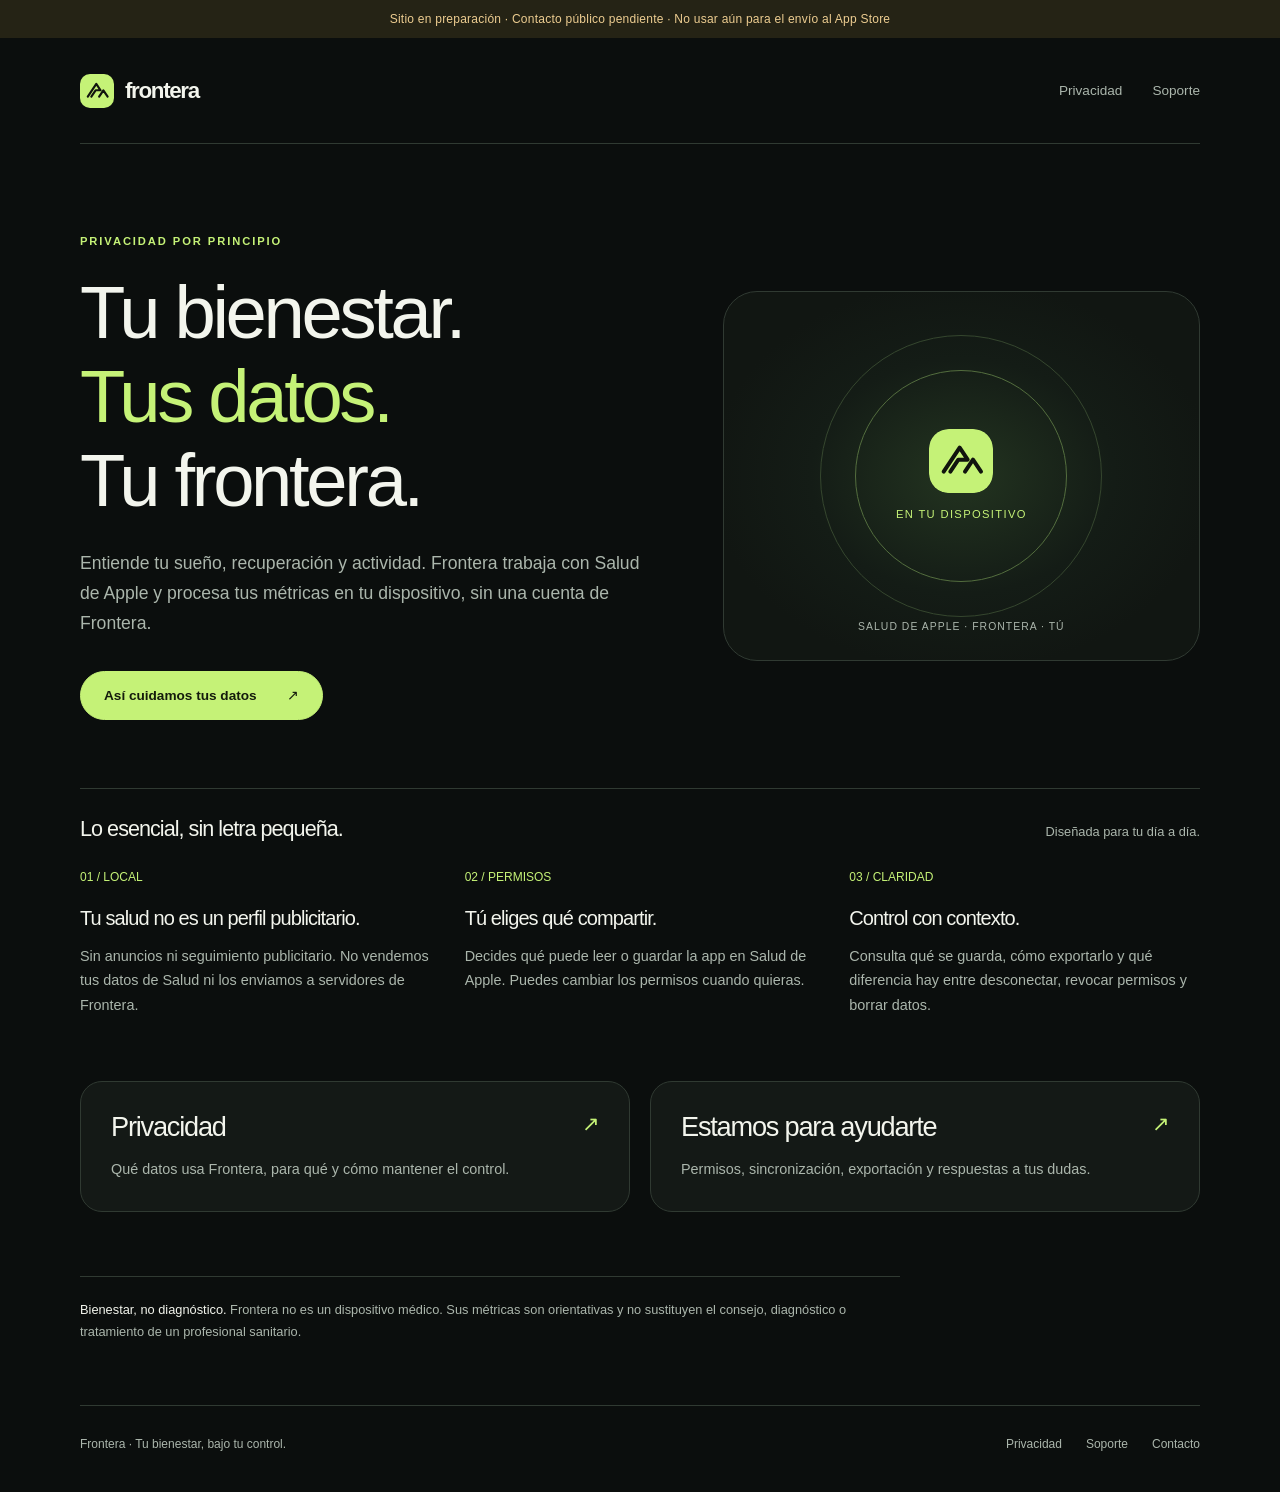
==== index.html @ 47cd3426 "Publish public website preview from source 1395441 Co-Authored-By: Alejandro Muñoz <amdelamorena@gma" ====
<!doctype html>
<html lang="es">
<head>
  <meta charset="utf-8">
  <meta name="viewport" content="width=device-width, initial-scale=1">
  <meta name="description" content="Privacidad y soporte de Frontera: una app de bienestar local que usa Salud de Apple, con tus permisos y bajo tu control.">
  <meta name="color-scheme" content="dark light">
  <meta http-equiv="Content-Security-Policy" content="default-src 'none'; style-src 'self'; img-src 'self'; base-uri 'none'; form-action 'none'">
  <title>Frontera · Tu bienestar, bajo tu control</title>
  <link rel="icon" href="assets/frontera.svg" type="image/svg+xml">
  <link rel="stylesheet" href="assets/styles.css">
</head>
<body>
  <a class="skip" href="#contenido">Saltar al contenido</a>
  <p class="review-banner" data-release-blocker>Sitio en preparación · Contacto público pendiente · No usar aún para el envío al App Store</p>
  <header class="site-header wrap">
    <a class="brand" href="./" aria-label="Frontera, inicio"><img src="assets/frontera.svg" alt="" width="34" height="34">frontera</a>
    <nav aria-label="Principal"><a href="privacy/">Privacidad</a><a href="support/">Soporte</a></nav>
  </header>
  <main id="contenido" class="wrap">
    <section class="hero" aria-labelledby="hero-title">
      <div>
        <p class="eyebrow">Privacidad por principio</p>
        <h1 id="hero-title">Tu bienestar.<br><span>Tus datos.</span><br>Tu frontera.</h1>
        <p class="lede">Entiende tu sueño, recuperación y actividad. Frontera trabaja con Salud de Apple y procesa tus métricas en tu dispositivo, sin una cuenta de Frontera.</p>
        <a class="button" href="privacy/">Así cuidamos tus datos <span aria-hidden="true">↗</span></a>
      </div>
      <div class="orbit-card" aria-hidden="true">
        <div class="orbit-center"><img src="assets/frontera.svg" alt="" width="64" height="64"><span>En tu dispositivo</span></div>
        <span class="orbit-label">Salud de Apple · Frontera · Tú</span>
      </div>
    </section>
    <section aria-labelledby="principles-title">
      <div class="section-top"><h2 id="principles-title">Lo esencial, sin letra pequeña.</h2><p>Diseñada para tu día a día.</p></div>
      <div class="principles">
        <div><span class="number">01 / LOCAL</span><h3>Tu salud no es un perfil publicitario.</h3><p>Sin anuncios ni seguimiento publicitario. No vendemos tus datos de Salud ni los enviamos a servidores de Frontera.</p></div>
        <div><span class="number">02 / PERMISOS</span><h3>Tú eliges qué compartir.</h3><p>Decides qué puede leer o guardar la app en Salud de Apple. Puedes cambiar los permisos cuando quieras.</p></div>
        <div><span class="number">03 / CLARIDAD</span><h3>Control con contexto.</h3><p>Consulta qué se guarda, cómo exportarlo y qué diferencia hay entre desconectar, revocar permisos y borrar datos.</p></div>
      </div>
    </section>
    <div class="resources">
      <a class="resource-card" href="privacy/"><h2>Privacidad <span aria-hidden="true">↗</span></h2><p>Qué datos usa Frontera, para qué y cómo mantener el control.</p></a>
      <a class="resource-card" href="support/"><h2>Estamos para ayudarte <span aria-hidden="true">↗</span></h2><p>Permisos, sincronización, exportación y respuestas a tus dudas.</p></a>
    </div>
    <p class="medical-note"><strong>Bienestar, no diagnóstico.</strong> Frontera no es un dispositivo médico. Sus métricas son orientativas y no sustituyen el consejo, diagnóstico o tratamiento de un profesional sanitario.</p>
  </main>
  <footer class="site-footer wrap"><span>Frontera · Tu bienestar, bajo tu control.</span><nav aria-label="Pie de página"><a href="privacy/">Privacidad</a><a href="support/">Soporte</a><a href="support/#contacto">Contacto</a></nav></footer>
</body>
</html>
---- assets/styles.css ----
:root {
  color-scheme: dark;
  --canvas: #0b0e0d;
  --surface: #141916;
  --line: #303a32;
  --text: #f3f5ed;
  --muted: #abb6ac;
  --accent: #c5f277;
  --warning: #edcd91;
  --radius: 22px;
  font-family: -apple-system, BlinkMacSystemFont, "Segoe UI", sans-serif;
  background: var(--canvas);
  color: var(--text);
  font-synthesis: none;
}
* { box-sizing: border-box; }
body { margin: 0; line-height: 1.7; -webkit-font-smoothing: antialiased; }
a { color: inherit; text-underline-offset: 5px; }
a:hover { color: var(--accent); }
a:focus-visible, summary:focus-visible { outline: 3px solid var(--accent); outline-offset: 6px; border-radius: 3px; }
::selection { background: var(--accent); color: var(--canvas); }
.wrap { width: min(1120px, calc(100% - 64px)); margin-inline: auto; }
.skip { position: absolute; top: -100px; left: 24px; z-index: 5; padding: 10px 20px; background: var(--accent); color: var(--canvas); }
.skip:focus { top: 12px; }
.review-banner { margin: 0; padding: 9px 24px; text-align: center; background: #252315; color: var(--warning); font-size: .75rem; letter-spacing: .02em; }
.site-header { display: flex; align-items: center; justify-content: space-between; gap: 24px; min-height: 106px; border-bottom: 1px solid var(--line); }
.brand { display: inline-flex; align-items: center; gap: 11px; font-size: 1.4rem; font-weight: 650; letter-spacing: -.06em; text-decoration: none; }
.brand img { width: 34px; height: 34px; }
.site-header nav { display: flex; gap: 30px; font-size: .85rem; }
.site-header nav a { text-decoration: none; color: var(--muted); padding-block: 10px; }
.site-header nav a[aria-current="page"] { color: var(--text); border-bottom: 2px solid var(--accent); }
.eyebrow { color: var(--accent); font-size: .7rem; text-transform: uppercase; letter-spacing: .17em; font-weight: 600; margin: 0 0 20px; }
h1, h2, h3, p { margin-top: 0; }
h1, h2, h3 { line-height: 1.13; font-weight: 500; letter-spacing: -.045em; text-wrap: balance; }
h1 { font-size: clamp(2.7rem, 5.8vw, 5rem); margin-bottom: 26px; }
h2 { font-size: 1.9rem; margin-bottom: 22px; }
h3 { font-size: 1.25rem; margin-bottom: 14px; }
p { margin-bottom: 20px; }
.muted, .lede { color: var(--muted); }
.lede { font-size: 1.1rem; max-width: 580px; }
.hero { padding-block: 88px 68px; display: grid; grid-template-columns: 1.2fr 1fr; gap: 70px; align-items: center; }
.hero h1 span { color: var(--accent); }
.hero .lede { margin-bottom: 32px; }
.button { display: inline-flex; gap: 30px; justify-content: space-between; align-items: center; border: 1px solid var(--accent); border-radius: 100px; background: var(--accent); padding: 12px 23px; color: #141b0c; text-decoration: none; font-size: .85rem; font-weight: 650; }
.button:hover { color: #141b0c; background: #d7ffa0; }
.orbit-card { position: relative; display: grid; place-items: center; min-height: 370px; border: 1px solid var(--line); border-radius: 34px; background: radial-gradient(ellipse at center, #233420 0, #141c16 45%, #111612 75%); overflow: hidden; }
.orbit-card::before, .orbit-card::after { content: ""; position: absolute; width: 280px; height: 280px; border: 1px solid #35462e; border-radius: 50%; }
.orbit-card::after { width: 210px; height: 210px; border-color: #536d3e; }
.orbit-center { display: grid; place-items: center; gap: 12px; z-index: 1; }
.orbit-center img { width: 64px; height: 64px; border-radius: 20px; }
.orbit-center span { font-size: .7rem; letter-spacing: .12em; color: var(--accent); text-transform: uppercase; }
.orbit-label { position: absolute; bottom: 24px; font-size: .65rem; letter-spacing: .1em; color: var(--muted); text-transform: uppercase; }
.section-top { display: flex; align-items: baseline; justify-content: space-between; gap: 24px; border-top: 1px solid var(--line); padding-top: 28px; margin-bottom: 24px; }
.section-top h2 { font-size: 1.35rem; margin: 0; }
.section-top p { font-size: .8rem; color: var(--muted); margin: 0; }
.principles { display: grid; grid-template-columns: repeat(3, 1fr); gap: 34px; padding-bottom: 64px; }
.number { display: block; color: var(--accent); font-size: .75rem; font-variant-numeric: tabular-nums; margin-bottom: 20px; }
.principles p, .resource-card p { color: var(--muted); font-size: .9rem; margin-bottom: 0; }
.resources { display: grid; grid-template-columns: 1fr 1fr; gap: 20px; margin-bottom: 64px; }
.resource-card { border: 1px solid var(--line); border-radius: var(--radius); padding: 30px; text-decoration: none; background: var(--surface); }
.resource-card:hover { border-color: var(--accent); }
.resource-card h2 { font-size: 1.7rem; margin-bottom: 14px; display: flex; justify-content: space-between; gap: 24px; }
.resource-card h2 span { font-size: 1.3rem; color: var(--accent); }
.medical-note { padding: 22px 0; border-top: 1px solid var(--line); color: var(--muted); font-size: .8rem; max-width: 820px; }
.medical-note strong { color: var(--text); font-weight: 500; }
.site-footer { border-top: 1px solid var(--line); margin-top: 40px; padding-block: 28px 38px; display: flex; justify-content: space-between; gap: 24px; color: var(--muted); font-size: .75rem; }
.site-footer nav { display: flex; gap: 24px; }
.site-footer a { text-decoration: none; }
.page-intro { padding-block: 72px 46px; max-width: 800px; }
.page-intro h1 { font-size: clamp(2.8rem, 5vw, 4.3rem); }
.page-intro .lede { max-width: 650px; }
.meta { font-size: .75rem; color: var(--muted); margin: 26px 0 0; }
.article-layout { display: grid; grid-template-columns: 240px minmax(0, 1fr); gap: 70px; align-items: start; padding-bottom: 32px; }
.toc { position: sticky; top: 32px; border-top: 1px solid var(--line); padding-top: 22px; }
.toc p { font-size: .65rem; text-transform: uppercase; letter-spacing: .13em; color: var(--muted); }
.toc a { display: block; margin-bottom: 11px; font-size: .8rem; color: var(--muted); text-decoration: none; }
.toc a:hover { color: var(--accent); }
.article { max-width: 750px; min-width: 0; }
.article section { border-top: 1px solid var(--line); padding-top: 30px; margin-bottom: 42px; scroll-margin-top: 30px; }
.article h2 { font-size: 1.65rem; }
.article p, .article li { color: #c3ccc3; font-size: .95rem; }
.article strong { color: var(--text); font-weight: 600; }
.article ul, .article ol { padding-left: 22px; }
.article li { padding-left: 4px; margin-bottom: 11px; }
.callout { background: var(--surface); border: 1px solid var(--line); border-left: 3px solid var(--accent); border-radius: 0 16px 16px 0; padding: 22px 24px; margin-block: 24px; }
.callout p:last-child { margin: 0; }
.callout h3 { letter-spacing: -.025em; }
.placeholder { display: inline-block; color: var(--warning); overflow-wrap: anywhere; font-size: .9rem; }
.tag { display: inline-block; border: 1px solid #5a5034; border-radius: 100px; padding: 2px 9px; color: var(--warning); font-size: .65rem; margin-bottom: 12px; }
.faq { border-bottom: 1px solid var(--line); }
details { border-top: 1px solid var(--line); padding-block: 21px; }
summary { cursor: pointer; font-size: 1rem; font-weight: 500; padding-right: 12px; }
details p, details ol { margin-top: 18px; margin-bottom: 0; }
.article .faq { border-top: 0; padding-top: 0; }
.support-grid { display: grid; grid-template-columns: 1fr 1fr; gap: 20px; margin-bottom: 38px; }
.support-grid .callout { margin: 0; }
@media (max-width: 800px) {
  .hero { gap: 30px; padding-block: 60px; }
  .orbit-card { min-height: 320px; }
  .article-layout { grid-template-columns: 180px minmax(0, 1fr); gap: 32px; }
  .principles { gap: 22px; }
}
@media (max-width: 600px) {
  .wrap { width: calc(100% - 40px); }
  .review-banner { padding-inline: 18px; font-size: .65rem; }
  .site-header { min-height: 90px; gap: 16px; }
  .brand { font-size: 1.2rem; gap: 8px; }
  .brand img { width: 29px; height: 29px; }
  .site-header nav { gap: 16px; font-size: .75rem; }
  .hero { grid-template-columns: 1fr; gap: 34px; padding-block: 48px; }
  .hero h1 { font-size: 3.3rem; }
  .lede { font-size: 1rem; }
  .orbit-card { min-height: 295px; border-radius: 24px; }
  .orbit-card::before { width: 235px; height: 235px; }
  .orbit-card::after { width: 180px; height: 180px; }
  .principles { grid-template-columns: 1fr; gap: 28px; padding-bottom: 40px; }
  .number { margin-bottom: 10px; }
  .principles h3 { margin-bottom: 10px; }
  .section-top { display: block; }
  .section-top p { margin-top: 8px; }
  .resources, .support-grid { grid-template-columns: 1fr; }
  .resources { margin-bottom: 40px; }
  .resource-card { padding: 24px; }
  .page-intro { padding-block: 48px 30px; }
  .article-layout { grid-template-columns: 1fr; gap: 34px; }
  .toc { position: static; }
  .toc a { display: inline-block; margin-right: 18px; }
  .site-footer { display: block; }
  .site-footer nav { margin-top: 16px; }
}
@media (prefers-reduced-motion: no-preference) {
  a { transition: color .15s, border-color .15s, background .15s; }
}
@media print {
  :root { color-scheme: light; --canvas: #fff; --text: #111; --muted: #333; --line: #aaa; --surface: #fff; --accent: #274b00; --warning: #604200; }
  .site-header, .site-footer, .toc, .skip, .orbit-card { display: none; }
  .wrap { width: 100%; }
  .article-layout, .hero { display: block; }
  .article { max-width: none; }
  .article p, .article li, .principles p, .resource-card p { color: #222; }
  .page-intro { padding-top: 24px; }
  .callout, .article section { break-inside: avoid; }
}
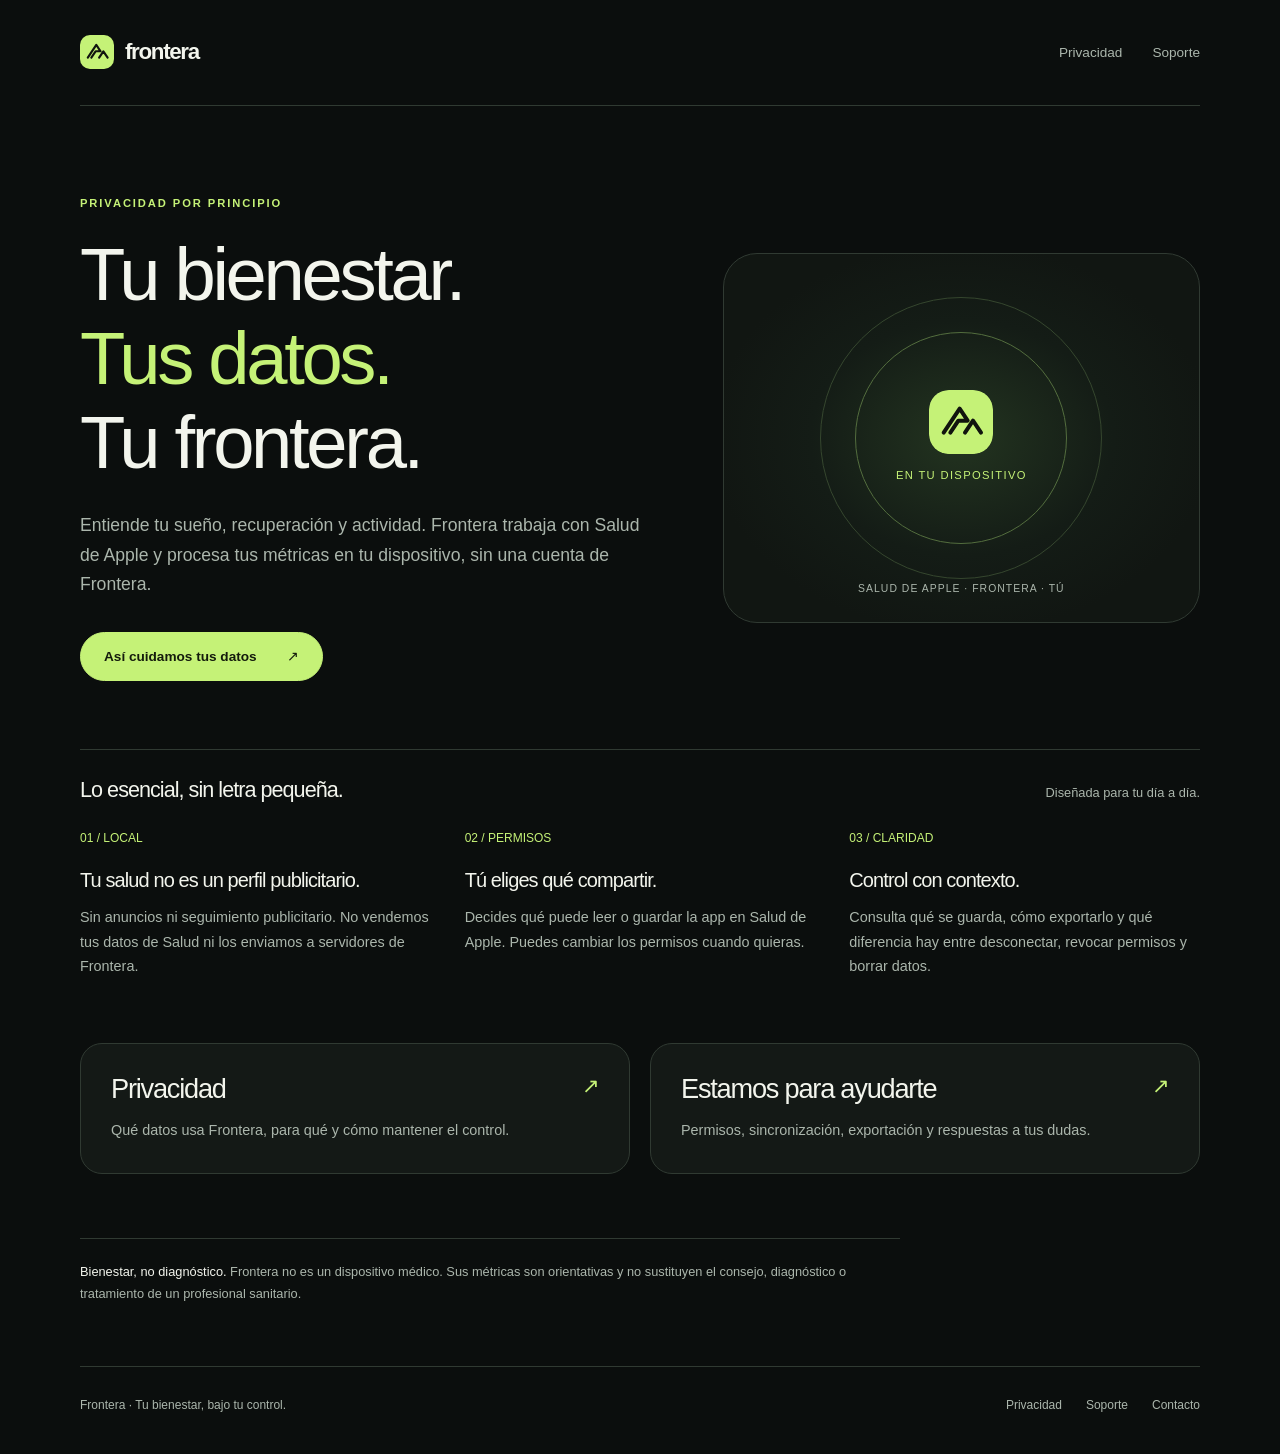
==== commit efa3056e: "Publish approved support contact from source 809f5f8 Co-Authored-By: Alejandro Muñoz <amdelamorena@g" ====
--- a/index.html
+++ b/index.html
@@ -12,7 +12,6 @@
 </head>
 <body>
   <a class="skip" href="#contenido">Saltar al contenido</a>
-  <p class="review-banner" data-release-blocker>Sitio en preparación · Contacto público pendiente · No usar aún para el envío al App Store</p>
   <header class="site-header wrap">
     <a class="brand" href="./" aria-label="Frontera, inicio"><img src="assets/frontera.svg" alt="" width="34" height="34">frontera</a>
     <nav aria-label="Principal"><a href="privacy/">Privacidad</a><a href="support/">Soporte</a></nav>
--- a/assets/styles.css
+++ b/assets/styles.css
@@ -22,7 +22,6 @@
 .wrap { width: min(1120px, calc(100% - 64px)); margin-inline: auto; }
 .skip { position: absolute; top: -100px; left: 24px; z-index: 5; padding: 10px 20px; background: var(--accent); color: var(--canvas); }
 .skip:focus { top: 12px; }
-.review-banner { margin: 0; padding: 9px 24px; text-align: center; background: #252315; color: var(--warning); font-size: .75rem; letter-spacing: .02em; }
 .site-header { display: flex; align-items: center; justify-content: space-between; gap: 24px; min-height: 106px; border-bottom: 1px solid var(--line); }
 .brand { display: inline-flex; align-items: center; gap: 11px; font-size: 1.4rem; font-weight: 650; letter-spacing: -.06em; text-decoration: none; }
 .brand img { width: 34px; height: 34px; }
@@ -85,8 +84,7 @@
 .callout { background: var(--surface); border: 1px solid var(--line); border-left: 3px solid var(--accent); border-radius: 0 16px 16px 0; padding: 22px 24px; margin-block: 24px; }
 .callout p:last-child { margin: 0; }
 .callout h3 { letter-spacing: -.025em; }
-.placeholder { display: inline-block; color: var(--warning); overflow-wrap: anywhere; font-size: .9rem; }
-.tag { display: inline-block; border: 1px solid #5a5034; border-radius: 100px; padding: 2px 9px; color: var(--warning); font-size: .65rem; margin-bottom: 12px; }
+.contact-email { display: inline-block; overflow-wrap: anywhere; font-size: .9rem; }
 .faq { border-bottom: 1px solid var(--line); }
 details { border-top: 1px solid var(--line); padding-block: 21px; }
 summary { cursor: pointer; font-size: 1rem; font-weight: 500; padding-right: 12px; }
@@ -102,7 +100,6 @@
 }
 @media (max-width: 600px) {
   .wrap { width: calc(100% - 40px); }
-  .review-banner { padding-inline: 18px; font-size: .65rem; }
   .site-header { min-height: 90px; gap: 16px; }
   .brand { font-size: 1.2rem; gap: 8px; }
   .brand img { width: 29px; height: 29px; }
